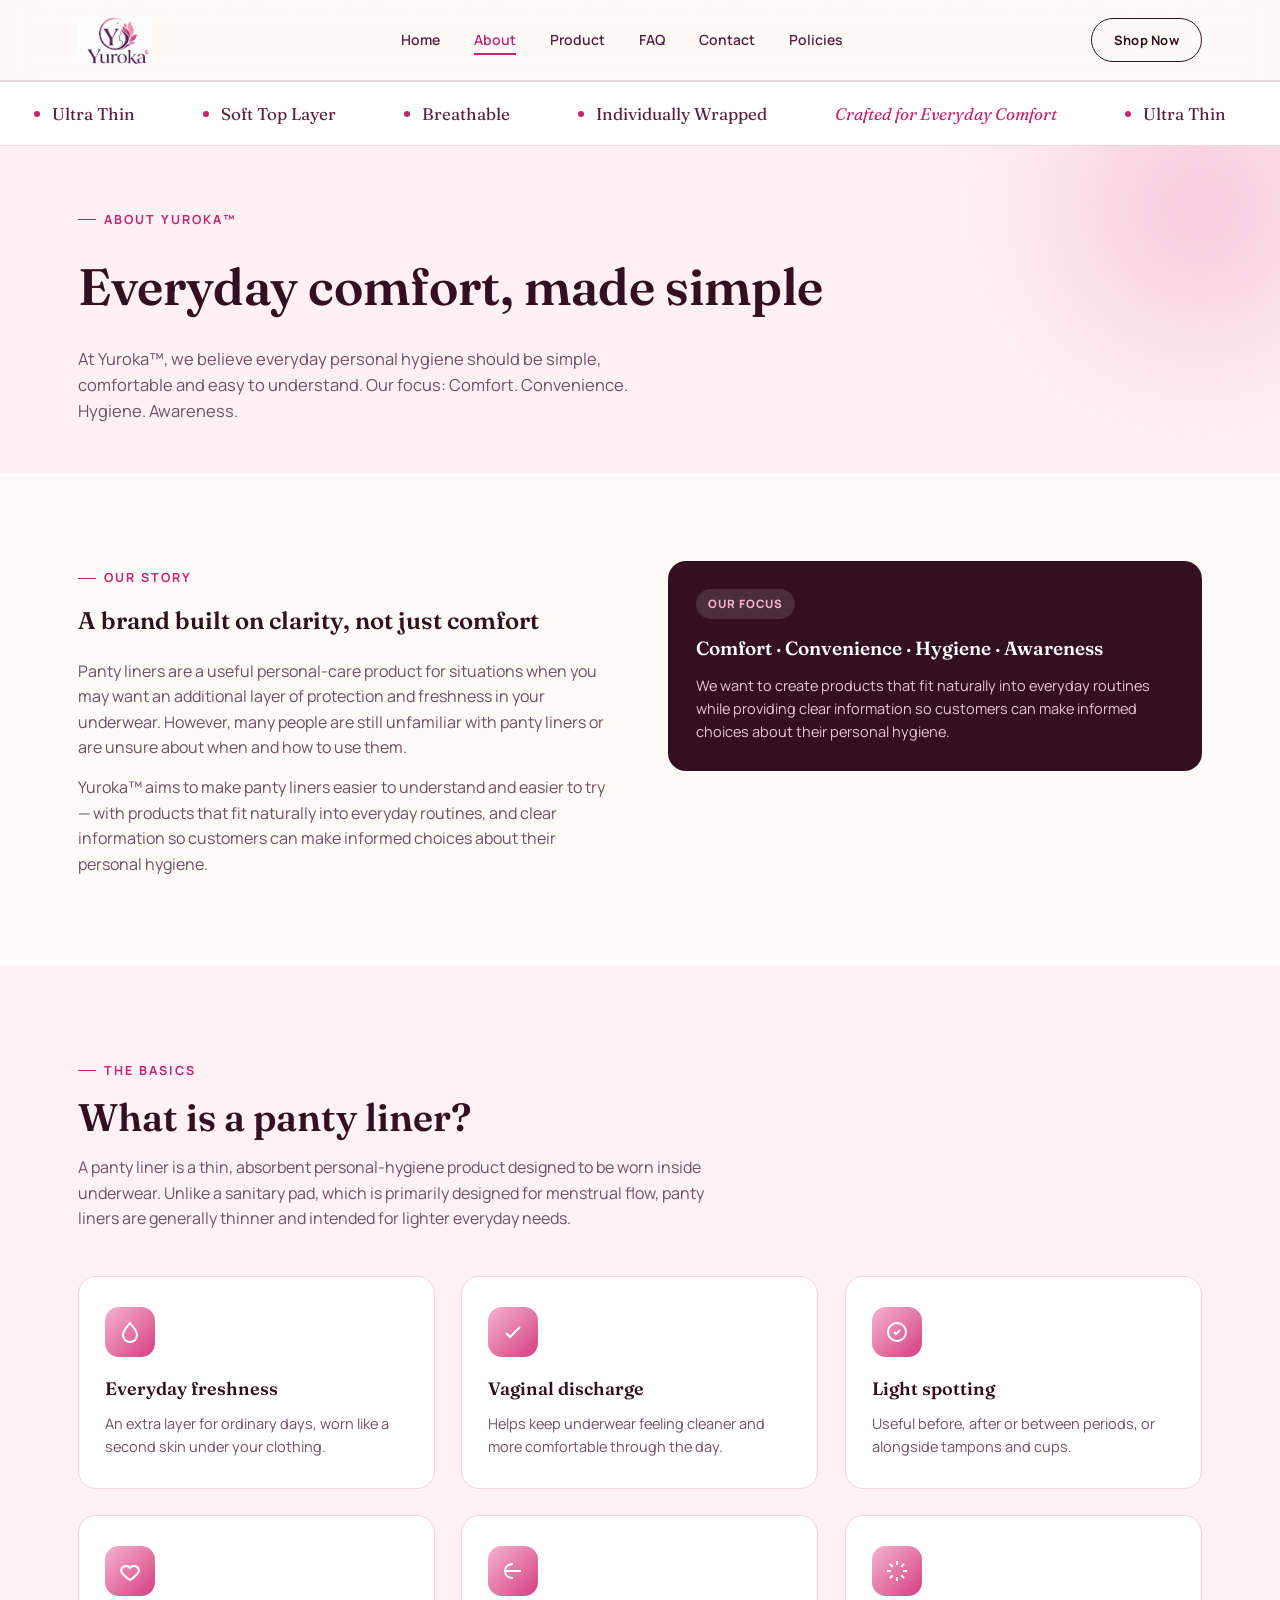
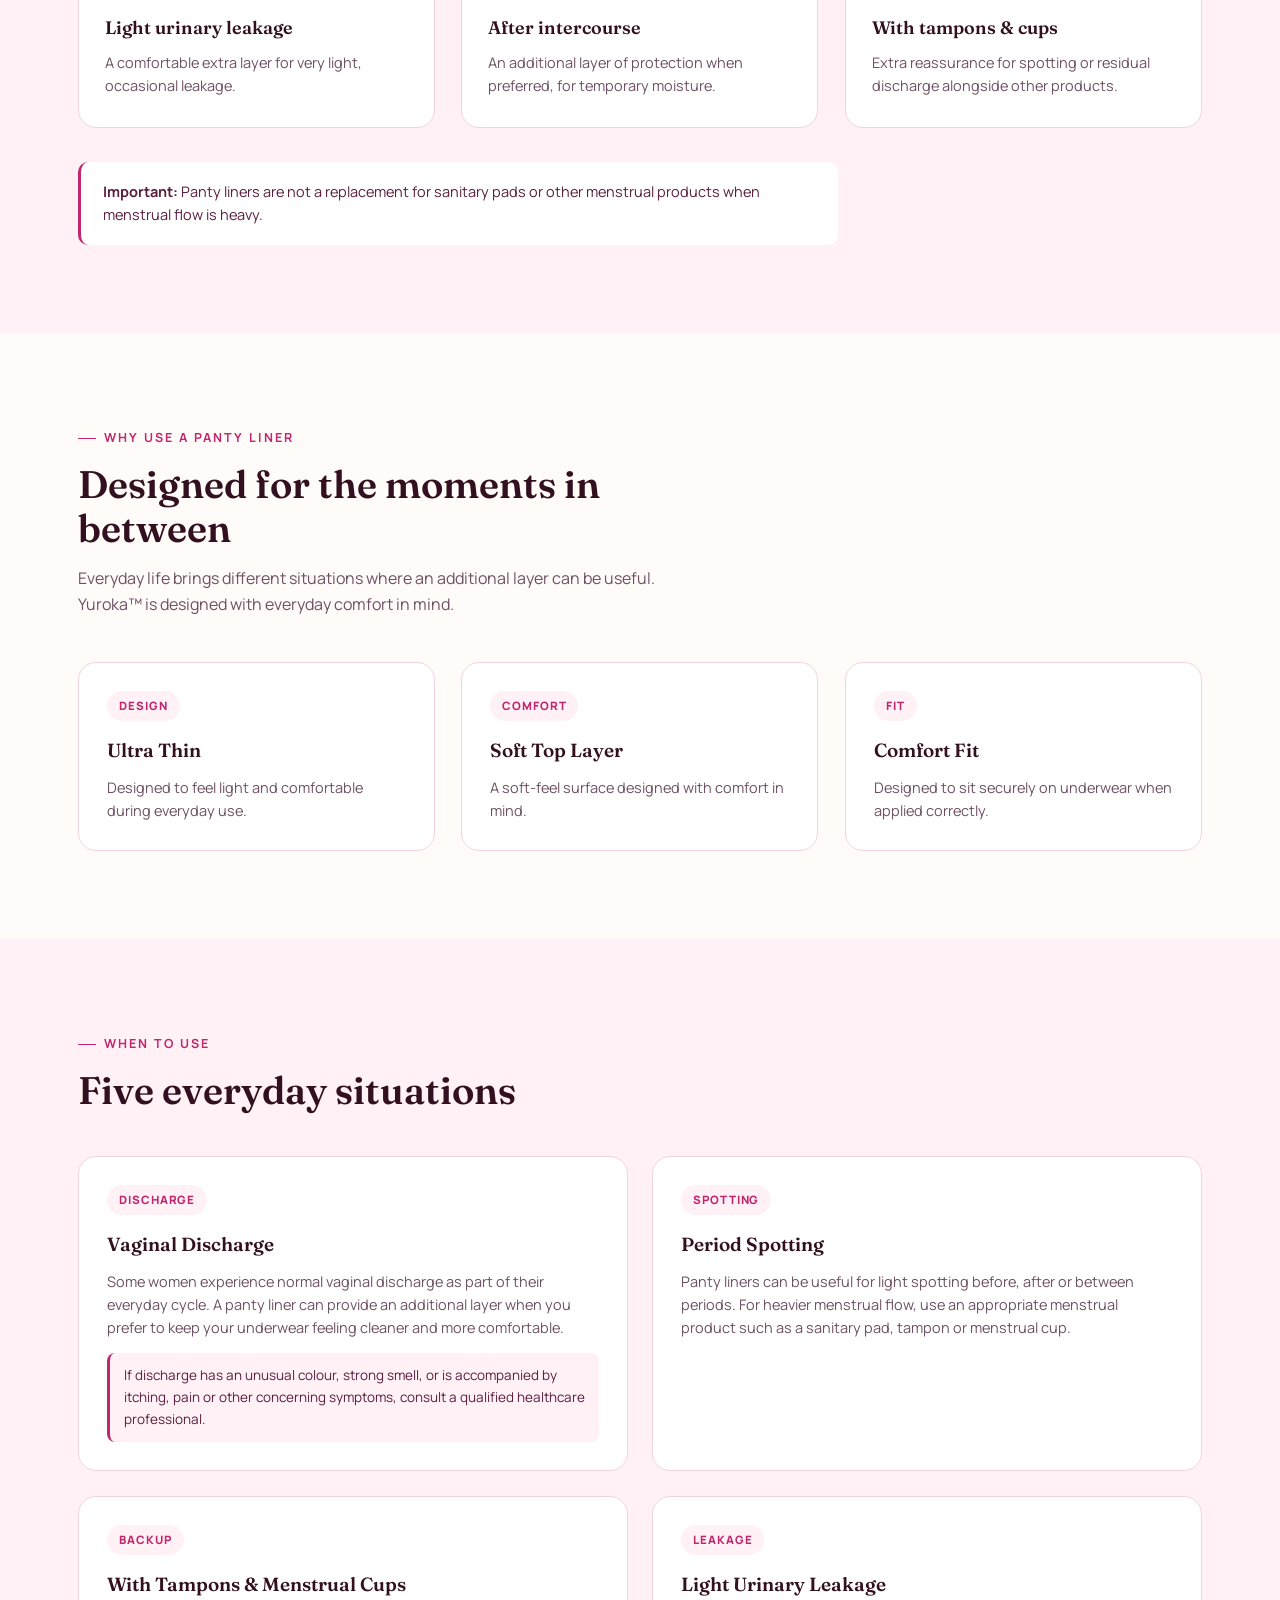
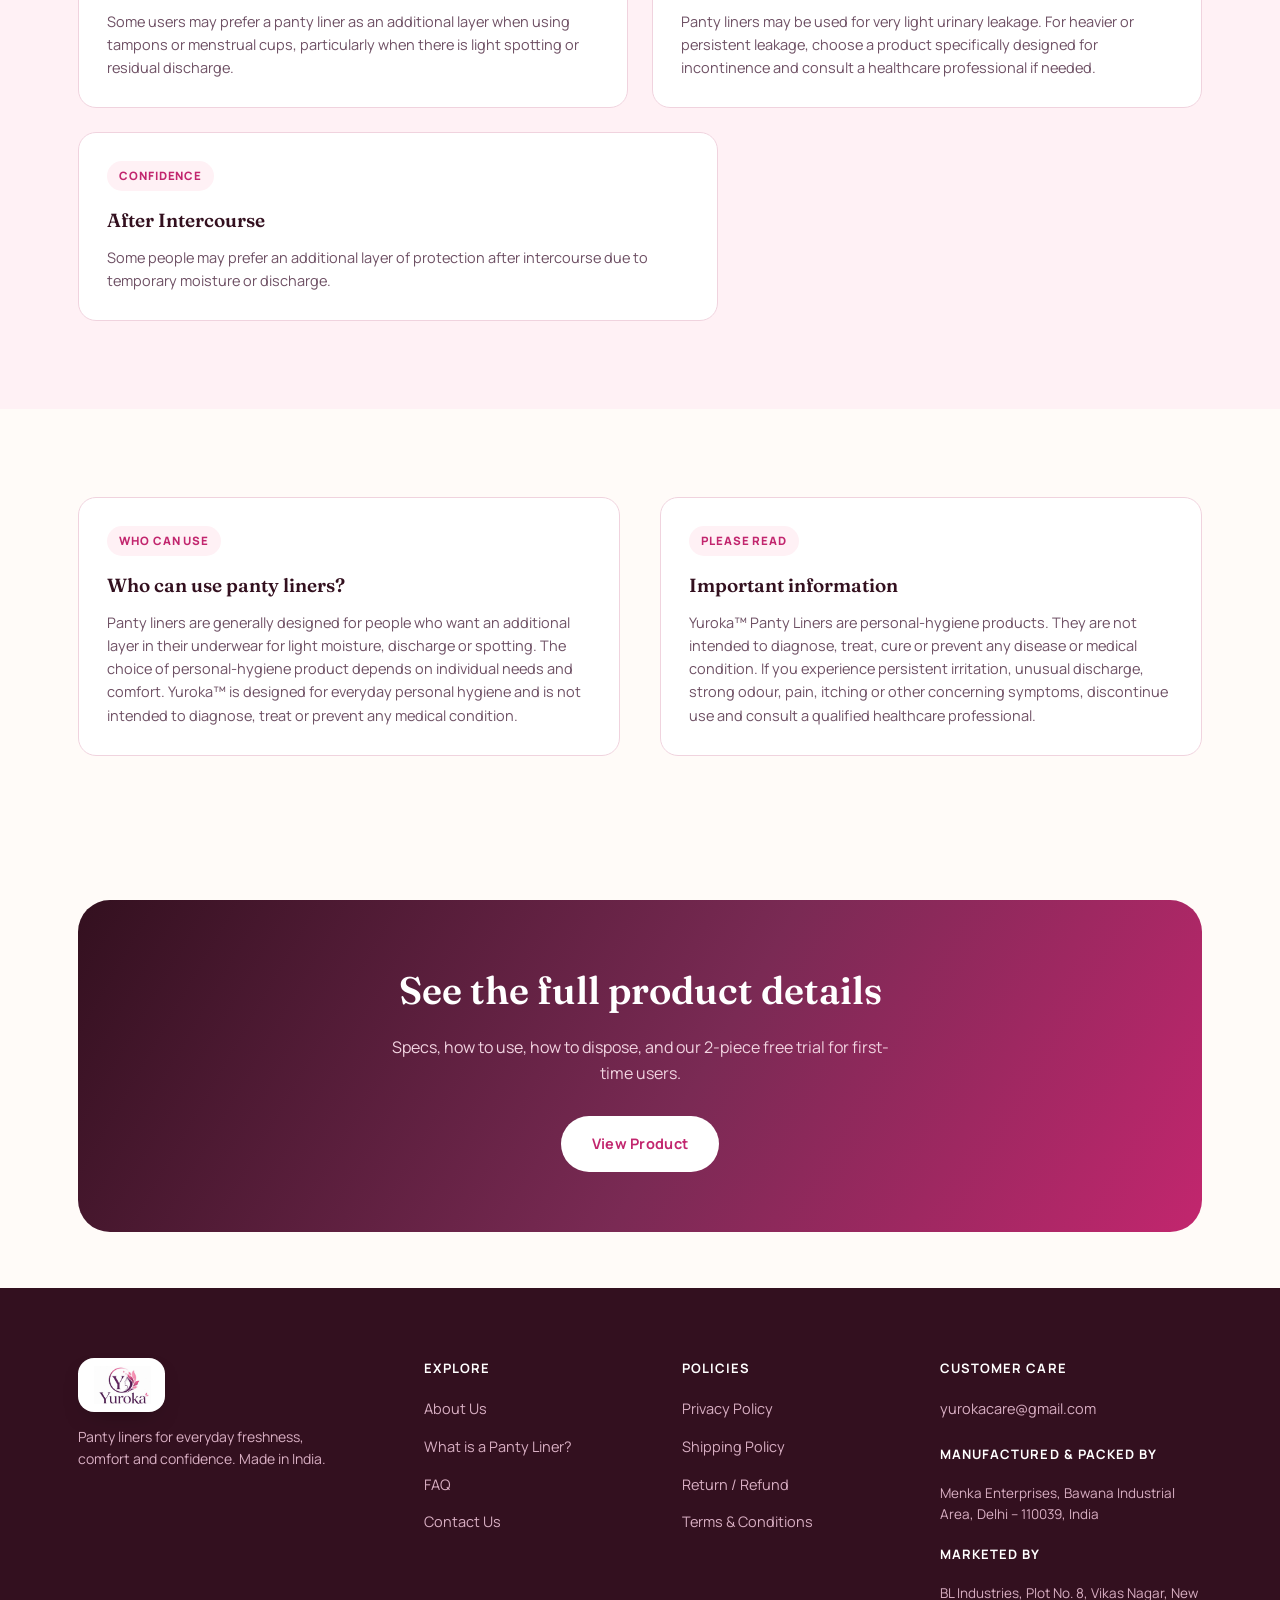
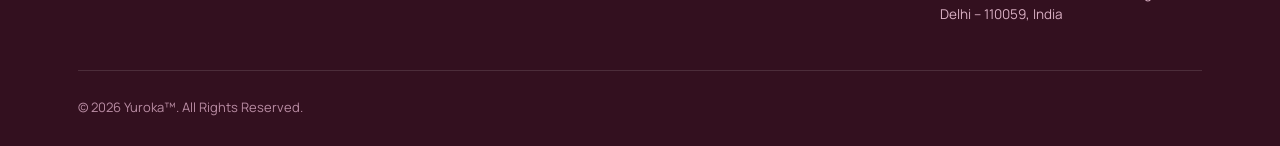
==== about.html @ 348a390d "Initial commit: Yuroka static site Multi-page product site (home, about, product, FAQ, contact, poli" ====
<!DOCTYPE html>
<html lang="en">
<head>
<meta charset="UTF-8">
<meta name="viewport" content="width=device-width, initial-scale=1.0">
<title>About Yuroka — What is a Panty Liner?</title>
<meta name="description" content="Learn about Yuroka, what a panty liner is, and why you might use one for everyday freshness, discharge, spotting or light leakage.">
<link rel="icon" href="data:image/svg+xml,<svg xmlns=%22http://www.w3.org/2000/svg%22 viewBox=%220 0 40 40%22><circle cx=%2220%22 cy=%2220%22 r=%2217%22 fill=%22%23C2266E%22/><path d=%22M20 11 L20 24 M14 11 L20 18 L26 11%22 stroke=%22white%22 stroke-width=%222.6%22 fill=%22none%22 stroke-linecap=%22round%22 stroke-linejoin=%22round%22/></svg>">
<link rel="stylesheet" href="assets/style.css">
<script type="text/javascript">
    (function(c,l,a,r,i,t,y){
        c[a]=c[a]||function(){(c[a].q=c[a].q||[]).push(arguments)};
        t=l.createElement(r);t.async=1;t.src="https://www.clarity.ms/tag/"+i;
        y=l.getElementsByTagName(r)[0];y.parentNode.insertBefore(t,y);
    })(window, document, "clarity", "script", "y91uqc7262");
</script>
</head>
<body>
<div class="grain"></div>

<header class="site-header">
  <nav class="nav">
    <a href="index.html" class="brand">
      <img src="assets/img/logo.jpg" alt="Yuroka" class="brand-logo">
    </a>
    <ul class="nav-links">
      <li><a href="index.html">Home</a></li>
      <li><a href="about.html" class="active">About</a></li>
      <li><a href="product.html">Product</a></li>
      <li><a href="faq.html">FAQ</a></li>
      <li><a href="contact.html">Contact</a></li>
      <li><a href="policies.html">Policies</a></li>
    </ul>
    <div class="nav-cta">
      <a href="product.html#buy" class="btn btn-outline btn-sm">Shop Now</a>
      <button class="nav-toggle" aria-label="Menu"><span></span></button>
    </div>
  </nav>
</header>

<div class="marquee">
  <div class="marquee-track">
    <span class="marquee-item"><span class="dot"></span>Ultra Thin</span>
    <span class="marquee-item"><span class="dot"></span>Soft Top Layer</span>
    <span class="marquee-item"><span class="dot"></span>Breathable</span>
    <span class="marquee-item"><span class="dot"></span>Individually Wrapped</span>
    <span class="marquee-item"><em>Crafted for Everyday Comfort</em></span>
    <span class="marquee-item"><span class="dot"></span>Ultra Thin</span>
    <span class="marquee-item"><span class="dot"></span>Soft Top Layer</span>
    <span class="marquee-item"><span class="dot"></span>Breathable</span>
    <span class="marquee-item"><span class="dot"></span>Individually Wrapped</span>
    <span class="marquee-item"><em>Crafted for Everyday Comfort</em></span>
  </div>
</div>

<main>

  <section class="page-hero bg-blush">
    <div class="orb" style="width:360px;height:360px;top:-120px;right:-100px;background:radial-gradient(circle,#F5B4CE,transparent 70%);"></div>
    <div class="container reveal in">
      <span class="eyebrow">About Yuroka™</span>
      <h1 class="split-reveal">Everyday comfort, made simple</h1>
      <p>At Yuroka™, we believe everyday personal hygiene should be simple, comfortable and easy to understand. Our focus: Comfort. Convenience. Hygiene. Awareness.</p>
    </div>
  </section>

  <section class="section-pad">
    <div class="container">
      <div class="grid grid-2" style="gap:56px;align-items:start;">
        <div class="reveal">
          <span class="eyebrow">Our Story</span>
          <h2 style="margin-top:14px;">A brand built on clarity, not just comfort</h2>
          <p style="margin-top:18px;color:var(--ink-soft);">Panty liners are a useful personal-care product for situations when you may want an additional layer of protection and freshness in your underwear. However, many people are still unfamiliar with panty liners or are unsure about when and how to use them.</p>
          <p style="margin-top:14px;color:var(--ink-soft);">Yuroka™ aims to make panty liners easier to understand and easier to try — with products that fit naturally into everyday routines, and clear information so customers can make informed choices about their personal hygiene.</p>
        </div>
        <div class="reveal">
          <div class="use-card" style="background:var(--plum-950);border:none;">
            <span class="tag" style="background:rgba(255,255,255,.12);color:#F5B4CE;">Our Focus</span>
            <h3 style="color:#fff;">Comfort · Convenience · Hygiene · Awareness</h3>
            <p style="color:#E7C9D6;margin-top:10px;">We want to create products that fit naturally into everyday routines while providing clear information so customers can make informed choices about their personal hygiene.</p>
          </div>
        </div>
      </div>
    </div>
  </section>

  <!-- WHAT IS A PANTY LINER -->
  <section class="section-pad bg-blush">
    <div class="container">
      <div class="section-head reveal">
        <span class="eyebrow">The Basics</span>
        <h2>What is a panty liner?</h2>
        <p>A panty liner is a thin, absorbent personal-hygiene product designed to be worn inside underwear. Unlike a sanitary pad, which is primarily designed for menstrual flow, panty liners are generally thinner and intended for lighter everyday needs.</p>
      </div>
      <div class="grid grid-3 reveal-stagger">
        <div class="feature-card reveal tilt">
          <div class="feature-icon"><svg viewBox="0 0 24 24" fill="none" stroke="currentColor" stroke-width="2"><path d="M12 3c3 4 7 7 7 12a7 7 0 1 1-14 0c0-5 4-8 7-12Z"/></svg></div>
          <h3>Everyday freshness</h3>
          <p>An extra layer for ordinary days, worn like a second skin under your clothing.</p>
        </div>
        <div class="feature-card reveal tilt">
          <div class="feature-icon"><svg viewBox="0 0 24 24" fill="none" stroke="currentColor" stroke-width="2"><path d="M5 13l4 4L19 7"/></svg></div>
          <h3>Vaginal discharge</h3>
          <p>Helps keep underwear feeling cleaner and more comfortable through the day.</p>
        </div>
        <div class="feature-card reveal tilt">
          <div class="feature-icon"><svg viewBox="0 0 24 24" fill="none" stroke="currentColor" stroke-width="2"><circle cx="12" cy="12" r="9"/><path d="M9 12l2 2 4-4"/></svg></div>
          <h3>Light spotting</h3>
          <p>Useful before, after or between periods, or alongside tampons and cups.</p>
        </div>
        <div class="feature-card reveal tilt">
          <div class="feature-icon"><svg viewBox="0 0 24 24" fill="none" stroke="currentColor" stroke-width="2"><path d="M12 21s-7-4.5-9-9a5 5 0 0 1 9-3 5 5 0 0 1 9 3c-2 4.5-9 9-9 9Z"/></svg></div>
          <h3>Light urinary leakage</h3>
          <p>A comfortable extra layer for very light, occasional leakage.</p>
        </div>
        <div class="feature-card reveal tilt">
          <div class="feature-icon"><svg viewBox="0 0 24 24" fill="none" stroke="currentColor" stroke-width="2"><path d="M4 12h16M4 12c0-4 3-7 8-7M4 12c0 4 3 7 8 7"/></svg></div>
          <h3>After intercourse</h3>
          <p>An additional layer of protection when preferred, for temporary moisture.</p>
        </div>
        <div class="feature-card reveal tilt">
          <div class="feature-icon"><svg viewBox="0 0 24 24" fill="none" stroke="currentColor" stroke-width="2"><path d="M12 2v4M12 18v4M4.9 4.9l2.8 2.8M16.3 16.3l2.8 2.8M2 12h4M18 12h4M4.9 19.1l2.8-2.8M16.3 7.7l2.8-2.8"/></svg></div>
          <h3>With tampons &amp; cups</h3>
          <p>Extra reassurance for spotting or residual discharge alongside other products.</p>
        </div>
      </div>
      <p class="reveal" style="margin-top:34px;padding:18px 22px;background:#fff;border-left:3px solid var(--magenta-600);border-radius:10px;font-size:14.5px;color:var(--plum-800);max-width:760px;">
        <strong>Important:</strong> Panty liners are not a replacement for sanitary pads or other menstrual products when menstrual flow is heavy.
      </p>
    </div>
  </section>

  <!-- WHY USE -->
  <section class="section-pad">
    <div class="container">
      <div class="section-head reveal">
        <span class="eyebrow">Why Use a Panty Liner</span>
        <h2>Designed for the moments in between</h2>
        <p>Everyday life brings different situations where an additional layer can be useful. Yuroka™ is designed with everyday comfort in mind.</p>
      </div>
      <div class="grid grid-3 reveal-stagger">
        <div class="use-card reveal tilt">
          <span class="tag">Design</span>
          <h3>Ultra Thin</h3>
          <p>Designed to feel light and comfortable during everyday use.</p>
        </div>
        <div class="use-card reveal tilt">
          <span class="tag">Comfort</span>
          <h3>Soft Top Layer</h3>
          <p>A soft-feel surface designed with comfort in mind.</p>
        </div>
        <div class="use-card reveal tilt">
          <span class="tag">Fit</span>
          <h3>Comfort Fit</h3>
          <p>Designed to sit securely on underwear when applied correctly.</p>
        </div>
      </div>
    </div>
  </section>

  <!-- WHEN TO USE -->
  <section class="section-pad bg-blush">
    <div class="container">
      <div class="section-head reveal">
        <span class="eyebrow">When to Use</span>
        <h2>Five everyday situations</h2>
      </div>
      <div class="grid grid-2 reveal-stagger" style="gap:24px;">
        <div class="use-card reveal tilt">
          <span class="tag">Discharge</span>
          <h3>Vaginal Discharge</h3>
          <p>Some women experience normal vaginal discharge as part of their everyday cycle. A panty liner can provide an additional layer when you prefer to keep your underwear feeling cleaner and more comfortable.</p>
          <div class="note">If discharge has an unusual colour, strong smell, or is accompanied by itching, pain or other concerning symptoms, consult a qualified healthcare professional.</div>
        </div>
        <div class="use-card reveal tilt">
          <span class="tag">Spotting</span>
          <h3>Period Spotting</h3>
          <p>Panty liners can be useful for light spotting before, after or between periods. For heavier menstrual flow, use an appropriate menstrual product such as a sanitary pad, tampon or menstrual cup.</p>
        </div>
        <div class="use-card reveal tilt">
          <span class="tag">Backup</span>
          <h3>With Tampons &amp; Menstrual Cups</h3>
          <p>Some users may prefer a panty liner as an additional layer when using tampons or menstrual cups, particularly when there is light spotting or residual discharge.</p>
        </div>
        <div class="use-card reveal tilt">
          <span class="tag">Leakage</span>
          <h3>Light Urinary Leakage</h3>
          <p>Panty liners may be used for very light urinary leakage. For heavier or persistent leakage, choose a product specifically designed for incontinence and consult a healthcare professional if needed.</p>
        </div>
      </div>
      <div class="use-card reveal tilt" style="margin-top:24px;max-width:640px;">
        <span class="tag">Confidence</span>
        <h3>After Intercourse</h3>
        <p>Some people may prefer an additional layer of protection after intercourse due to temporary moisture or discharge.</p>
      </div>
    </div>
  </section>

  <!-- WHO CAN USE + IMPORTANT -->
  <section class="section-pad">
    <div class="container">
      <div class="grid grid-2" style="gap:40px;">
        <div class="use-card reveal tilt">
          <span class="tag">Who Can Use</span>
          <h3>Who can use panty liners?</h3>
          <p>Panty liners are generally designed for people who want an additional layer in their underwear for light moisture, discharge or spotting. The choice of personal-hygiene product depends on individual needs and comfort. Yuroka™ is designed for everyday personal hygiene and is not intended to diagnose, treat or prevent any medical condition.</p>
        </div>
        <div class="use-card reveal tilt">
          <span class="tag">Please Read</span>
          <h3>Important information</h3>
          <p>Yuroka™ Panty Liners are personal-hygiene products. They are not intended to diagnose, treat, cure or prevent any disease or medical condition. If you experience persistent irritation, unusual discharge, strong odour, pain, itching or other concerning symptoms, discontinue use and consult a qualified healthcare professional.</p>
        </div>
      </div>
    </div>
  </section>

  <section class="section-pad-sm">
    <div class="container">
      <div class="cta-banner reveal">
        <h2>See the full product details</h2>
        <p>Specs, how to use, how to dispose, and our 2-piece free trial for first-time users.</p>
        <div class="btn-row">
          <a href="product.html" class="btn btn-primary" style="box-shadow:none;background:#fff;color:var(--magenta-600);">View Product</a>
        </div>
      </div>
    </div>
  </section>

</main>

<footer class="site-footer">
  <div class="container">
    <div class="footer-grid">
      <div>
        <div class="footer-brand">
          <span class="footer-logo-badge"><img src="assets/img/logo.jpg" alt="Yuroka" class="brand-logo"></span>
        </div>
        <p class="footer-tag">Panty liners for everyday freshness, comfort and confidence. Made in India.</p>
      </div>
      <div class="footer-col">
        <h4>Explore</h4>
        <ul>
          <li><a href="about.html">About Us</a></li>
          <li><a href="product.html">What is a Panty Liner?</a></li>
          <li><a href="faq.html">FAQ</a></li>
          <li><a href="contact.html">Contact Us</a></li>
        </ul>
      </div>
      <div class="footer-col">
        <h4>Policies</h4>
        <ul>
          <li><a href="policies.html#privacy">Privacy Policy</a></li>
          <li><a href="policies.html#shipping">Shipping Policy</a></li>
          <li><a href="policies.html#returns">Return / Refund</a></li>
          <li><a href="policies.html#terms">Terms &amp; Conditions</a></li>
        </ul>
      </div>
      <div class="footer-col">
        <h4>Customer Care</h4>
        <ul>
          <li><a href="mailto:yurokacare@gmail.com">yurokacare@gmail.com</a></li>
        </ul>
        <h4 style="margin-top:22px;">Manufactured &amp; Packed by</h4>
        <p style="font-size:13.5px;color:#D9AFC3;">Menka Enterprises, Bawana Industrial Area, Delhi – 110039, India</p>
        <h4 style="margin-top:18px;">Marketed by</h4>
        <p style="font-size:13.5px;color:#D9AFC3;">BL Industries, Plot No. 8, Vikas Nagar, New Delhi – 110059, India</p>
      </div>
    </div>
    <div class="footer-bottom">
      <span>© 2026 Yuroka™. All Rights Reserved.</span>
    </div>
  </div>
</footer>

<script src="assets/script.js"></script>
</body>
</html>
---- assets/style.css ----
/* =========================================================
   YUROKA — design tokens
   Signature motif: the crescent moon + profile + leaves from
   the logo, reused as a scroll-revealed line-drawing that
   "blooms" as the page loads / is scrolled.
   ========================================================= */

@import url('https://fonts.googleapis.com/css2?family=Fraunces:ital,opsz,wght@0,9..144,300;0,9..144,400;0,9..144,500;0,9..144,600;0,9..144,700;1,9..144,400;1,9..144,500&family=Manrope:wght@400;500;600;700;800&display=swap');

:root{
  /* palette */
  --plum-950:#33101F;
  --plum-800:#5A1E3F;
  --plum-700:#7A2A54;
  --magenta-600:#C2266E;
  --magenta-500:#D63E82;
  --pink-400:#EC8FB4;
  --pink-300:#F5B4CE;
  --blush-100:#FFF1F5;
  --cream-50:#FFFBF8;
  --gold-300:#E9C6D2;
  --ink:#2B1428;
  --ink-soft:#6E5064;
  --line:#F0D3DE;
  --white:#ffffff;

  --font-display:'Fraunces', Georgia, serif;
  --font-body:'Manrope', system-ui, sans-serif;

  --shadow-soft:0 20px 50px -25px rgba(90,30,63,0.35);
  --shadow-card:0 12px 30px -18px rgba(90,30,63,0.28);

  --radius-lg:28px;
  --radius-md:18px;
  --radius-sm:10px;
}

*,*::before,*::after{box-sizing:border-box;}
html{scroll-behavior:smooth;}
body{
  margin:0;
  background:var(--cream-50);
  color:var(--ink);
  font-family:var(--font-body);
  font-size:16px;
  line-height:1.6;
  -webkit-font-smoothing:antialiased;
  overflow-x:hidden;
}
img,svg{max-width:100%;display:block;}
a{color:inherit;text-decoration:none;}
ul{margin:0;padding:0;list-style:none;}
h1,h2,h3,h4{font-family:var(--font-display);color:var(--plum-950);margin:0;font-weight:600;}
p{margin:0;}
.container{
  width:100%;
  max-width:1180px;
  margin:0 auto;
  padding:0 28px;
}
section{position:relative;}

@media (prefers-reduced-motion: reduce){
  html{scroll-behavior:auto;}
  *{animation-duration:0.001ms !important; animation-iteration-count:1 !important; transition-duration:0.001ms !important; scroll-behavior:auto !important;}
}

/* ---------- utility ---------- */
.eyebrow{
  display:inline-flex;
  align-items:center;
  gap:8px;
  font-family:var(--font-body);
  font-weight:700;
  font-size:12.5px;
  letter-spacing:0.16em;
  text-transform:uppercase;
  color:var(--magenta-600);
}
.eyebrow::before{
  content:"";
  width:18px;height:1px;
  background:var(--magenta-600);
  display:inline-block;
}
.italic{font-style:italic;font-weight:400;color:var(--magenta-600);}
.center{text-align:center;}
.mx-auto{margin-left:auto;margin-right:auto;}

.btn{
  display:inline-flex;
  align-items:center;
  justify-content:center;
  gap:10px;
  padding:15px 30px;
  border-radius:100px;
  font-family:var(--font-body);
  font-weight:700;
  font-size:14.5px;
  letter-spacing:0.02em;
  cursor:pointer;
  border:1px solid transparent;
  transition:transform .35s cubic-bezier(.22,1,.36,1), box-shadow .35s ease, background .35s ease, color .35s ease;
  white-space:nowrap;
}
.btn-primary{
  background:linear-gradient(135deg,var(--magenta-600),var(--plum-700));
  color:var(--white);
  box-shadow:var(--shadow-soft);
}
.btn-primary:hover{transform:translateY(-3px);box-shadow:0 26px 40px -20px rgba(194,38,110,0.55);}
.btn-outline{
  background:transparent;
  border-color:var(--plum-950);
  color:var(--plum-950);
}
.btn-outline:hover{background:var(--plum-950);color:var(--white);transform:translateY(-3px);}
.btn-ghost{
  background:var(--white);
  color:var(--plum-950);
  border-color:var(--line);
}
.btn-ghost:hover{border-color:var(--magenta-600);color:var(--magenta-600);transform:translateY(-2px);}
.btn-sm{padding:11px 22px;font-size:13px;}

.pill{
  display:inline-flex;
  align-items:center;
  gap:8px;
  padding:8px 16px;
  border-radius:100px;
  background:var(--white);
  border:1px solid var(--line);
  font-size:13px;
  font-weight:600;
  color:var(--plum-800);
}

/* ---------- reveal-on-scroll ---------- */
.reveal{
  opacity:0;
  transform:translateY(28px);
  transition:opacity .9s cubic-bezier(.22,1,.36,1), transform .9s cubic-bezier(.22,1,.36,1);
}
.reveal.in{opacity:1;transform:translateY(0);}
.reveal-stagger > *{transition-delay:calc(var(--i,0) * 90ms);}

/* ---------- nav ---------- */
.site-header{
  position:sticky;
  top:0;
  z-index:100;
  background:rgba(255,251,248,0.82);
  backdrop-filter:blur(14px) saturate(160%);
  border-bottom:1px solid var(--line);
}
.nav{
  display:flex;
  align-items:center;
  justify-content:space-between;
  padding:16px 28px;
  max-width:1180px;
  margin:0 auto;
}
.brand{
  display:flex;
  align-items:center;
  gap:10px;
  font-family:var(--font-display);
  font-weight:700;
  font-size:22px;
  color:var(--plum-950);
}
.brand .brand-mark{width:34px;height:34px;}
.brand sup{font-size:10px;font-weight:600;top:-0.9em;}
.brand-logo{height:48px;width:auto;display:block;}
.footer-logo-badge{
  background:#fff;
  padding:8px 14px;
  border-radius:16px;
  display:inline-flex;
  align-items:center;
  box-shadow:0 10px 24px -14px rgba(0,0,0,.5);
}
.footer-logo-badge .brand-logo{height:38px;}
.nav-links{
  display:flex;
  align-items:center;
  gap:34px;
}
.nav-links a{
  font-size:14px;
  font-weight:600;
  color:var(--plum-800);
  position:relative;
  padding:4px 0;
}
.nav-links a::after{
  content:"";
  position:absolute;left:0;bottom:-2px;
  width:0;height:2px;
  background:var(--magenta-600);
  transition:width .3s ease;
}
.nav-links a:hover::after,
.nav-links a.active::after{width:100%;}
.nav-links a.active{color:var(--magenta-600);}
.nav-cta{display:flex;align-items:center;gap:14px;}
.nav-toggle{
  display:none;
  width:42px;height:42px;
  border-radius:50%;
  border:1px solid var(--line);
  background:var(--white);
  align-items:center;
  justify-content:center;
  cursor:pointer;
}
.nav-toggle span, .nav-toggle span::before, .nav-toggle span::after{
  content:"";
  display:block;
  width:18px;height:2px;
  background:var(--plum-950);
  position:relative;
  transition:transform .3s ease, opacity .3s ease;
}
.nav-toggle span::before{position:absolute;top:-6px;}
.nav-toggle span::after{position:absolute;top:6px;}

@media (max-width: 880px){
  .nav-links{
    position:fixed;
    inset:70px 0 0 0;
    flex-direction:column;
    background:var(--cream-50);
    padding:36px 28px;
    gap:22px;
    transform:translateY(-12px);
    opacity:0;
    pointer-events:none;
    transition:opacity .3s ease, transform .3s ease;
    border-bottom:1px solid var(--line);
  }
  .nav-links.open{opacity:1;transform:translateY(0);pointer-events:auto;}
  .nav-cta .btn-outline{display:none;}
  .nav-toggle{display:flex;}
}

/* ---------- hero ---------- */
.hero{
  padding:64px 0 40px;
  position:relative;
  overflow:hidden;
}
.hero-bg-blob{
  position:absolute;
  border-radius:50%;
  filter:blur(60px);
  opacity:.55;
  z-index:0;
}
.hero-grid{
  position:relative;
  z-index:2;
  display:grid;
  grid-template-columns:1.05fr 0.95fr;
  align-items:center;
  gap:40px;
}
.hero h1{
  font-size:clamp(2.6rem,4.6vw,4.1rem);
  line-height:1.06;
  letter-spacing:-0.01em;
}
.hero-sub{
  margin-top:22px;
  max-width:480px;
  font-size:17px;
  color:var(--ink-soft);
}
.hero-actions{
  margin-top:34px;
  display:flex;
  gap:16px;
  flex-wrap:wrap;
}
.hero-badges{
  margin-top:38px;
  display:flex;
  gap:26px;
  flex-wrap:wrap;
}
.hero-badge{display:flex;align-items:center;gap:9px;font-size:13px;font-weight:700;color:var(--plum-800);}
.hero-badge svg{width:20px;height:20px;color:var(--magenta-600);}

.hero-art{position:relative;display:flex;align-items:center;justify-content:center;}
.hero-art svg{width:100%;max-width:460px;}
.leaf-sway{transform-origin:bottom center;animation:sway 6s ease-in-out infinite;}
.leaf-sway.d2{animation-delay:.6s;}
.leaf-sway.d3{animation-delay:1.2s;}
.leaf-sway.d4{animation-delay:.3s;}
@keyframes sway{
  0%,100%{transform:rotate(-2.2deg);}
  50%{transform:rotate(2.4deg);}
}
.sparkle{animation:twinkle 2.6s ease-in-out infinite;}
.sparkle.d2{animation-delay:1s;}
@keyframes twinkle{
  0%,100%{opacity:.25;transform:scale(.85);}
  50%{opacity:1;transform:scale(1.1);}
}
.moon-draw{
  stroke-dasharray:600;
  stroke-dashoffset:600;
  animation:draw 2.4s cubic-bezier(.22,1,.36,1) forwards .3s;
}
@keyframes draw{to{stroke-dashoffset:0;}}

/* ---------- section headings ---------- */
.section-head{max-width:640px;margin-bottom:44px;}
.section-head h2{font-size:clamp(1.9rem,3vw,2.6rem);margin-top:14px;line-height:1.15;}
.section-head p{margin-top:16px;color:var(--ink-soft);font-size:16px;}
.section-pad{padding:88px 0;}
.section-pad-sm{padding:56px 0;}

.bg-blush{background:var(--blush-100);}
.bg-plum{background:radial-gradient(120% 120% at 20% 0%,#4A1A3B 0%,var(--plum-950) 60%);color:var(--white);}
.bg-plum h2, .bg-plum h3{color:var(--white);}
.bg-plum .ink-soft{color:#E7C9D6;}

.divider-leaf{display:flex;align-items:center;justify-content:center;margin:0 auto 18px;width:40px;}

/* ---------- cards ---------- */
.grid{display:grid;gap:26px;}
.grid-4{grid-template-columns:repeat(4,1fr);}
.grid-3{grid-template-columns:repeat(3,1fr);}
.grid-2{grid-template-columns:repeat(2,1fr);}

.feature-card{
  position:relative;
  background:var(--white);
  border:1px solid var(--line);
  border-radius:var(--radius-md);
  padding:30px 26px;
  transition:transform .4s cubic-bezier(.22,1,.36,1), box-shadow .4s ease, border-color .4s ease;
}
.feature-card:hover{transform:translateY(-8px);box-shadow:var(--shadow-card);border-color:transparent;}
.feature-icon{
  width:50px;height:50px;
  border-radius:14px;
  background:linear-gradient(135deg,var(--pink-300),var(--magenta-500));
  display:flex;align-items:center;justify-content:center;
  margin-bottom:18px;
}
.feature-icon svg{width:24px;height:24px;color:var(--white);}
.feature-card h3{font-size:18px;margin-bottom:8px;}
.feature-card p{color:var(--ink-soft);font-size:14.5px;}

.use-card{
  position:relative;
  background:var(--white);
  border-radius:var(--radius-md);
  padding:28px;
  border:1px solid var(--line);
  height:100%;
  transition:transform .4s cubic-bezier(.22,1,.36,1), box-shadow .4s ease;
}
.use-card:hover{box-shadow:var(--shadow-card);}
.use-card .tag{
  display:inline-block;
  font-size:11.5px;
  font-weight:800;
  letter-spacing:.08em;
  text-transform:uppercase;
  color:var(--magenta-600);
  background:var(--blush-100);
  padding:6px 12px;
  border-radius:100px;
  margin-bottom:14px;
}
.use-card h3{font-size:19px;margin-bottom:10px;}
.use-card p{color:var(--ink-soft);font-size:14.5px;}
.use-card .note{
  margin-top:14px;
  padding:12px 14px;
  background:var(--blush-100);
  border-left:3px solid var(--magenta-600);
  border-radius:8px;
  font-size:13.5px;
  color:var(--plum-800);
}

/* ---------- steps ---------- */
.steps{counter-reset:step;}
.step{
  display:flex;
  gap:22px;
  padding:26px 0;
  border-bottom:1px solid var(--line);
}
.step:last-child{border-bottom:none;}
.step-num{
  flex:none;
  width:52px;height:52px;
  border-radius:50%;
  background:linear-gradient(135deg,var(--pink-300),var(--magenta-500));
  color:#fff;
  display:flex;align-items:center;justify-content:center;
  font-family:var(--font-display);
  font-weight:600;
  font-size:20px;
}
.step h3{font-size:18px;margin-bottom:6px;}
.step p{color:var(--ink-soft);font-size:14.5px;}

/* ---------- table (comparison) ---------- */
.compare-wrap{
  overflow-x:auto;
  border-radius:var(--radius-md);
  border:1px solid var(--line);
  background:var(--white);
}
table.compare{width:100%;border-collapse:collapse;min-width:560px;}
table.compare th, table.compare td{
  padding:18px 22px;
  text-align:left;
  font-size:14.5px;
  border-bottom:1px solid var(--line);
}
table.compare thead th{
  font-family:var(--font-display);
  font-size:17px;
  font-weight:600;
  color:var(--plum-950);
  background:var(--blush-100);
}
table.compare thead th:first-child{border-top-left-radius:var(--radius-md);}
table.compare thead th:last-child{border-top-right-radius:var(--radius-md);}
table.compare tbody tr:last-child td{border-bottom:none;}
table.compare td{color:var(--ink-soft);}
table.compare td:first-child{color:var(--plum-800);font-weight:700;}

/* ---------- product spec ---------- */
.spec-list{display:grid;grid-template-columns:1fr 1fr;gap:0;}
.spec-row{
  display:flex;
  justify-content:space-between;
  padding:16px 0;
  border-bottom:1px solid var(--line);
  font-size:14.5px;
}
.spec-row span:first-child{color:var(--ink-soft);}
.spec-row span:last-child{font-weight:700;color:var(--plum-950);}

/* ---------- FAQ accordion ---------- */
.accordion-item{
  border-bottom:1px solid var(--line);
}
.accordion-item:first-child{border-top:1px solid var(--line);}
.accordion-trigger{
  width:100%;
  display:flex;
  align-items:center;
  justify-content:space-between;
  gap:20px;
  padding:22px 4px;
  background:none;
  border:none;
  text-align:left;
  cursor:pointer;
  font-family:var(--font-display);
  font-size:17px;
  color:var(--plum-950);
}
.accordion-trigger .plus{
  flex:none;
  width:30px;height:30px;
  border-radius:50%;
  border:1px solid var(--line);
  display:flex;align-items:center;justify-content:center;
  position:relative;
  transition:transform .35s ease, background .35s ease;
}
.accordion-trigger .plus::before, .accordion-trigger .plus::after{
  content:"";
  position:absolute;
  background:var(--magenta-600);
  transition:transform .3s ease;
}
.accordion-trigger .plus::before{width:12px;height:2px;}
.accordion-trigger .plus::after{width:2px;height:12px;}
.accordion-item.open .plus{background:var(--magenta-600);border-color:var(--magenta-600);}
.accordion-item.open .plus::before,.accordion-item.open .plus::after{background:#fff;}
.accordion-item.open .plus::after{transform:scaleY(0);}
.accordion-panel{
  max-height:0;
  overflow:hidden;
  transition:max-height .45s cubic-bezier(.22,1,.36,1);
}
.accordion-panel-inner{padding:0 4px 24px;color:var(--ink-soft);font-size:15px;max-width:760px;}

/* ---------- CTA banners ---------- */
.cta-banner{
  border-radius:32px;
  padding:60px 50px;
  position:relative;
  overflow:hidden;
  background:linear-gradient(120deg,var(--plum-950),var(--plum-700) 55%,var(--magenta-600));
  color:#fff;
  text-align:center;
}
.cta-banner h2{color:#fff;font-size:clamp(1.8rem,3vw,2.5rem);}
.cta-banner p{color:#F1D3E0;margin-top:14px;max-width:520px;margin-inline:auto;}
.cta-banner .btn-row{margin-top:30px;display:flex;gap:16px;justify-content:center;flex-wrap:wrap;}

/* ---------- marketplace buttons ---------- */
.market-grid{display:flex;gap:16px;flex-wrap:wrap;justify-content:center;margin-top:14px;}
.market-btn{
  display:flex;align-items:center;gap:10px;
  padding:14px 26px;
  border-radius:100px;
  background:rgba(255,255,255,.08);
  border:1px solid rgba(255,255,255,.35);
  color:#fff;
  font-weight:700;
  font-size:14px;
  transition:background .3s ease, transform .3s ease;
}
.market-btn:hover{background:rgba(255,255,255,.18);transform:translateY(-3px);}

/* ---------- form ---------- */
.form-card{
  background:var(--white);
  border:1px solid var(--line);
  border-radius:var(--radius-lg);
  padding:40px;
}
.form-row{display:grid;grid-template-columns:1fr 1fr;gap:18px;}
.field{margin-bottom:18px;}
.field label{display:block;font-size:13px;font-weight:700;color:var(--plum-800);margin-bottom:8px;}
.field input, .field textarea{
  width:100%;
  padding:14px 16px;
  border-radius:12px;
  border:1px solid var(--line);
  background:var(--blush-100);
  font-family:var(--font-body);
  font-size:14.5px;
  color:var(--ink);
  transition:border-color .3s ease, background .3s ease;
}
.field input:focus, .field textarea:focus{
  outline:none;
  border-color:var(--magenta-600);
  background:#fff;
}
.field textarea{resize:vertical;min-height:120px;}

/* ---------- footer ---------- */
.site-footer{
  background:var(--plum-950);
  color:#EFD8E2;
  padding:70px 0 28px;
}
.footer-grid{
  display:grid;
  grid-template-columns:1.4fr 1fr 1fr 1.2fr;
  gap:40px;
  padding-bottom:44px;
  border-bottom:1px solid rgba(255,255,255,.12);
}
.footer-brand{display:flex;align-items:center;gap:10px;font-family:var(--font-display);color:#fff;font-size:22px;font-weight:700;}
.footer-brand svg{width:32px;height:32px;}
.footer-tag{margin-top:14px;color:#D9AFC3;font-size:14px;max-width:260px;}
.footer-col h4{color:#fff;font-size:13px;letter-spacing:.08em;text-transform:uppercase;margin-bottom:18px;font-family:var(--font-body);font-weight:700;}
.footer-col ul li{margin-bottom:12px;}
.footer-col a{color:#D9AFC3;font-size:14.5px;transition:color .3s ease;}
.footer-col a:hover{color:#fff;}
.footer-bottom{
  display:flex;justify-content:space-between;align-items:center;
  padding-top:26px;
  font-size:13px;
  color:#B98CA3;
  flex-wrap:wrap;
  gap:12px;
}
.footer-social{display:flex;gap:12px;}
.footer-social a{
  width:38px;height:38px;border-radius:50%;
  border:1px solid rgba(255,255,255,.2);
  display:flex;align-items:center;justify-content:center;
  transition:background .3s ease, border-color .3s ease;
}
.footer-social a:hover{background:rgba(255,255,255,.1);border-color:rgba(255,255,255,.4);}
.footer-social svg{width:16px;height:16px;color:#fff;}

/* ---------- page hero (inner pages) ---------- */
.page-hero{
  padding:56px 0 48px;
  position:relative;
  overflow:hidden;
}
.page-hero .eyebrow{margin-bottom:16px;}
.page-hero h1{font-size:clamp(2.2rem,4vw,3.2rem);max-width:760px;}
.page-hero p{margin-top:18px;max-width:600px;color:var(--ink-soft);font-size:16.5px;}

/* ---------- breadcrumb dots line ---------- */
.trial-flow{display:flex;gap:0;flex-wrap:wrap;}
.trial-step{flex:1;min-width:140px;text-align:center;padding:18px 10px;position:relative;}
.trial-step svg{width:34px;height:34px;margin:0 auto 12px;color:var(--magenta-600);}
.trial-step span{font-size:13.5px;font-weight:700;color:var(--plum-800);}

/* =========================================================
   PREMIUM LAYER — cursor glow, drifting orbs, marquee, tilt,
   split-text reveal, wave dividers, foil buttons
   ========================================================= */

/* custom scrollbar */
::-webkit-scrollbar{width:11px;}
::-webkit-scrollbar-track{background:var(--cream-50);}
::-webkit-scrollbar-thumb{background:linear-gradient(var(--pink-300),var(--magenta-600));border-radius:10px;border:3px solid var(--cream-50);}
html{scrollbar-color:var(--magenta-500) var(--cream-50);}

/* cursor glow (desktop only) */
.cursor-glow{
  position:fixed;
  top:0;left:0;
  width:420px;height:420px;
  margin:-210px 0 0 -210px;
  border-radius:50%;
  pointer-events:none;
  z-index:2;
  background:radial-gradient(circle,rgba(194,38,110,0.14),rgba(194,38,110,0) 68%);
  transform:translate(-1000px,-1000px);
  transition:transform .12s linear, opacity .4s ease;
  opacity:0;
}
.cursor-glow.active{opacity:1;}
@media (hover:none), (pointer:coarse){ .cursor-glow{display:none;} }

/* drifting orbs (richer than static blur blob) */
.orb{
  position:absolute;
  border-radius:50%;
  filter:blur(70px);
  z-index:0;
  animation:orbDrift 14s ease-in-out infinite;
  pointer-events:none;
}
@keyframes orbDrift{
  0%,100%{transform:translate(0,0) scale(1);}
  33%{transform:translate(22px,-26px) scale(1.06);}
  66%{transform:translate(-18px,16px) scale(0.96);}
}

/* film-grain / noise overlay for texture depth */
.grain{
  position:fixed;inset:0;
  pointer-events:none;
  z-index:1;
  opacity:.035;
  mix-blend-mode:multiply;
  background-image:url("data:image/svg+xml,%3Csvg xmlns='http://www.w3.org/2000/svg' width='120' height='120'%3E%3Cfilter id='n'%3E%3CfeTurbulence type='fractalNoise' baseFrequency='0.85' numOctaves='2' stitchTiles='stitch'/%3E%3C/filter%3E%3Crect width='100%25' height='100%25' filter='url(%23n)'/%3E%3C/svg%3E");
}

/* marquee strip */
.marquee{
  overflow:hidden;
  border-top:1px solid var(--line);
  border-bottom:1px solid var(--line);
  background:var(--white);
  padding:18px 0;
  position:relative;
  z-index:2;
}
.marquee-track{
  display:flex;
  width:max-content;
  gap:0;
  animation:marqueeScroll 32s linear infinite;
}
.marquee:hover .marquee-track{animation-play-state:paused;}
@keyframes marqueeScroll{
  from{transform:translateX(0);}
  to{transform:translateX(-50%);}
}
.marquee-item{
  display:flex;align-items:center;gap:12px;
  padding:0 34px;
  font-family:var(--font-display);
  font-size:17px;
  color:var(--plum-800);
  white-space:nowrap;
}
.marquee-item .dot{width:6px;height:6px;border-radius:50%;background:var(--magenta-600);}
.marquee-item em{color:var(--magenta-600);font-style:italic;}

/* tilt-interactive cards */
.tilt{transform-style:preserve-3d;will-change:transform;}
.tilt-shine{
  position:absolute;inset:0;
  border-radius:inherit;
  background:linear-gradient(115deg,rgba(255,255,255,.5) 0%,rgba(255,255,255,0) 32%);
  opacity:0;
  transition:opacity .4s ease;
  pointer-events:none;
}
.tilt:hover .tilt-shine{opacity:1;}

/* split-text reveal */
.split-word{
  display:inline-block;
  overflow:hidden;
  vertical-align:top;
}
.split-word > span{
  display:inline-block;
  transform:translateY(115%);
  opacity:0;
  transition:transform .9s cubic-bezier(.16,1,.3,1), opacity .7s ease;
}
.split-ready .split-word > span{transform:translateY(0);opacity:1;}

/* magnetic / shine buttons */
.btn-primary{position:relative;overflow:hidden;}
.btn-primary::before{
  content:"";
  position:absolute;
  top:0;left:-60%;
  width:40%;height:100%;
  background:linear-gradient(115deg,transparent,rgba(255,255,255,.55),transparent);
  transform:skewX(-18deg);
  transition:left .7s ease;
}
.btn-primary:hover::before{left:120%;}

/* wave divider between sections */
.wave-divider{
  display:block;
  width:100%;
  line-height:0;
  position:relative;
  z-index:2;
}
.wave-divider svg{width:100%;height:64px;display:block;}

/* gold-foil eyebrow accent */
.eyebrow-gilt{
  background:linear-gradient(90deg,var(--magenta-600),var(--gold-300),var(--magenta-600));
  background-size:200% auto;
  -webkit-background-clip:text;
  background-clip:text;
  color:transparent;
  animation:giltShift 5s linear infinite;
}
@keyframes giltShift{to{background-position:200% center;}}

/* floating decorative petals in section backgrounds */
.petal{
  position:absolute;
  width:14px;height:20px;
  border-radius:70% 0 70% 0;
  background:linear-gradient(135deg,var(--pink-300),var(--magenta-500));
  opacity:.35;
  animation:petalFall 11s linear infinite;
  z-index:0;
}
@keyframes petalFall{
  0%{transform:translateY(-40px) rotate(0deg);opacity:0;}
  10%{opacity:.4;}
  90%{opacity:.3;}
  100%{transform:translateY(340px) rotate(220deg);opacity:0;}
}

/* stat counters */
.stat-row{display:flex;gap:52px;flex-wrap:wrap;}
.stat{display:flex;flex-direction:column;}
.stat .num{
  font-family:var(--font-display);
  font-size:clamp(2.1rem,3.4vw,3rem);
  font-weight:600;
  background:linear-gradient(120deg,var(--magenta-600),var(--plum-800));
  -webkit-background-clip:text;background-clip:text;color:transparent;
}
.stat .label{font-size:13px;font-weight:700;letter-spacing:.04em;text-transform:uppercase;color:var(--ink-soft);margin-top:6px;}

/* image frame with animated gradient border */
.frame-glow{
  position:relative;
  border-radius:28px;
  padding:3px;
  background:linear-gradient(120deg,var(--pink-300),var(--magenta-600),var(--plum-700),var(--pink-300));
  background-size:300% 300%;
  animation:giltShift 8s ease infinite;
}
.frame-glow > *{
  border-radius:26px;
  display:block;
}

@media (prefers-reduced-motion: reduce){
  .orb, .marquee-track, .petal, .eyebrow-gilt, .frame-glow{animation:none !important;}
  .split-word > span{transform:none;opacity:1;transition:none;}
  .cursor-glow{display:none;}
}

/* responsive */
@media (max-width: 980px){
  .hero-grid{grid-template-columns:1fr;}
  .hero-art{order:-1;max-width:340px;margin:0 auto;}
  .grid-4{grid-template-columns:repeat(2,1fr);}
  .grid-3{grid-template-columns:repeat(2,1fr);}
  .footer-grid{grid-template-columns:1fr 1fr;}
  .spec-list{grid-template-columns:1fr;}
}
@media (max-width: 620px){
  .grid-4, .grid-3, .grid-2{grid-template-columns:1fr;}
  .footer-grid{grid-template-columns:1fr;}
  .form-row{grid-template-columns:1fr;}
  .cta-banner{padding:44px 24px;}
  .nav{padding:14px 20px;}
}
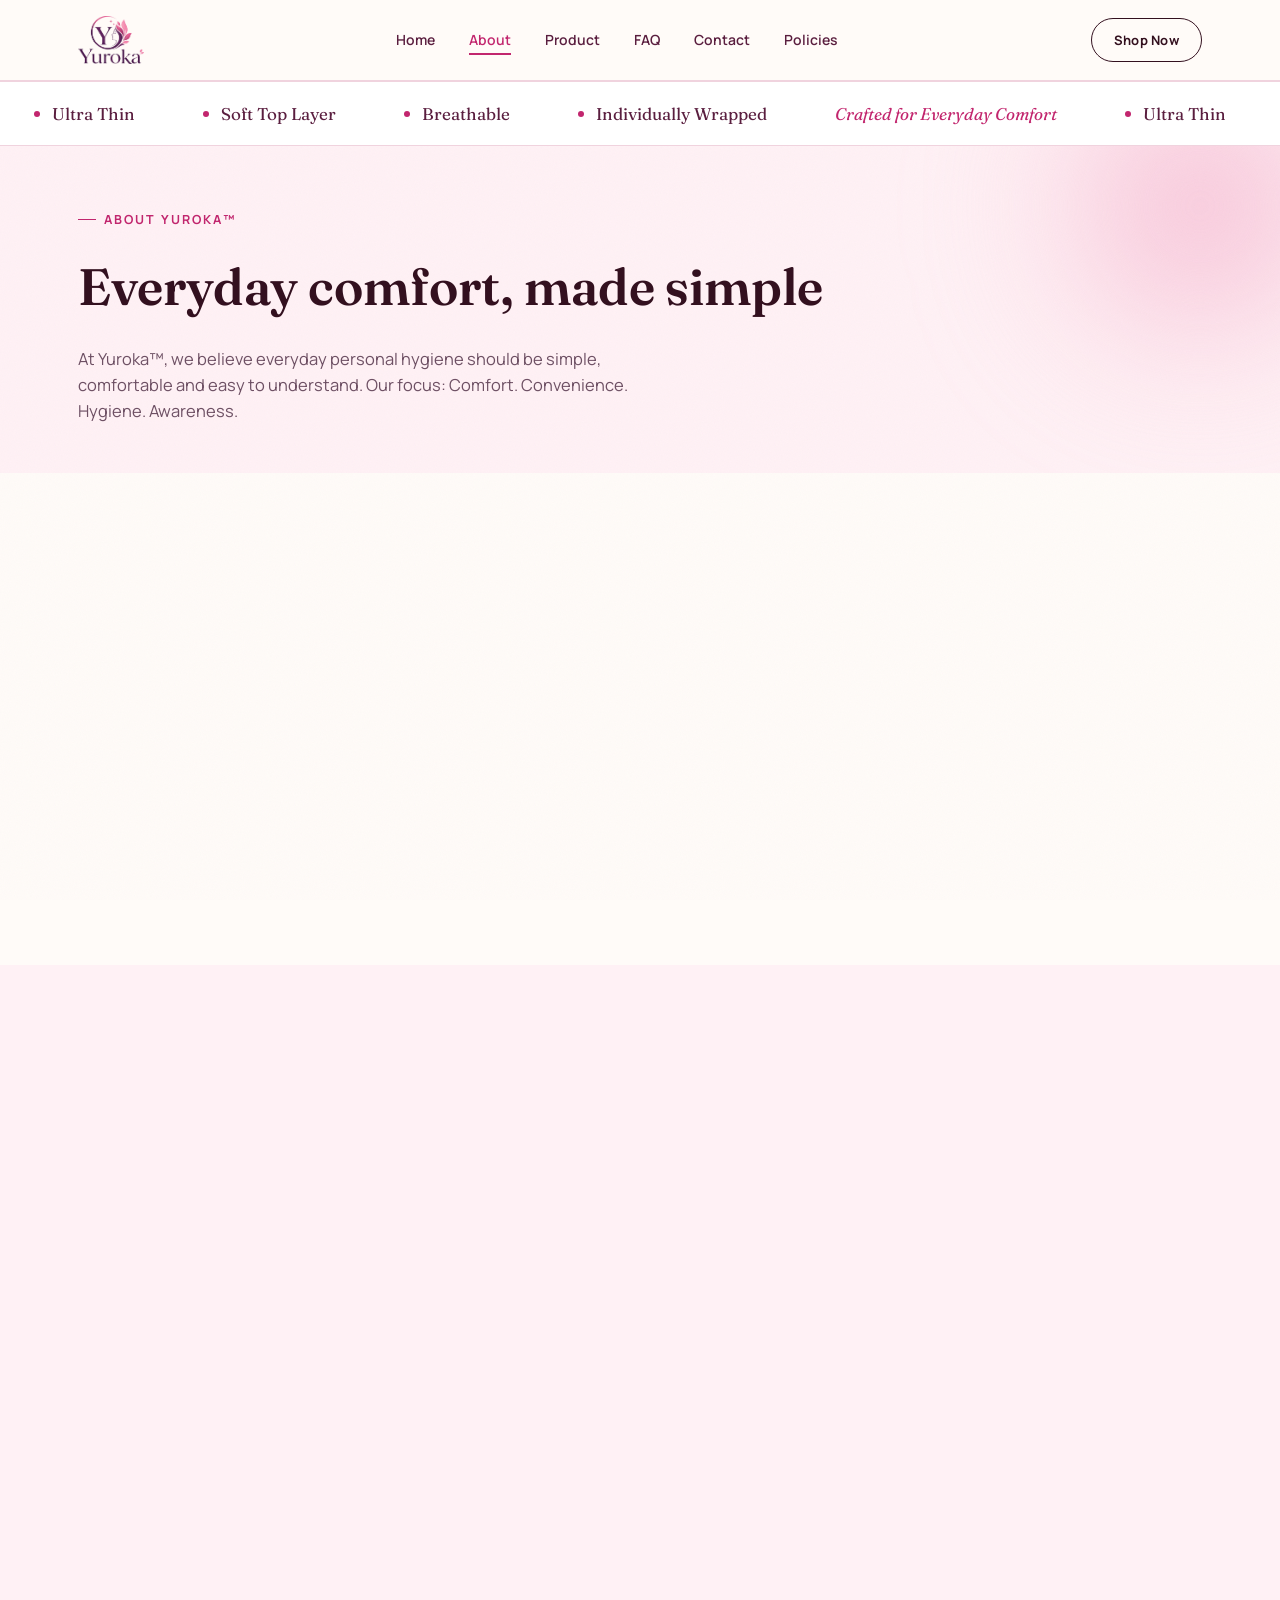
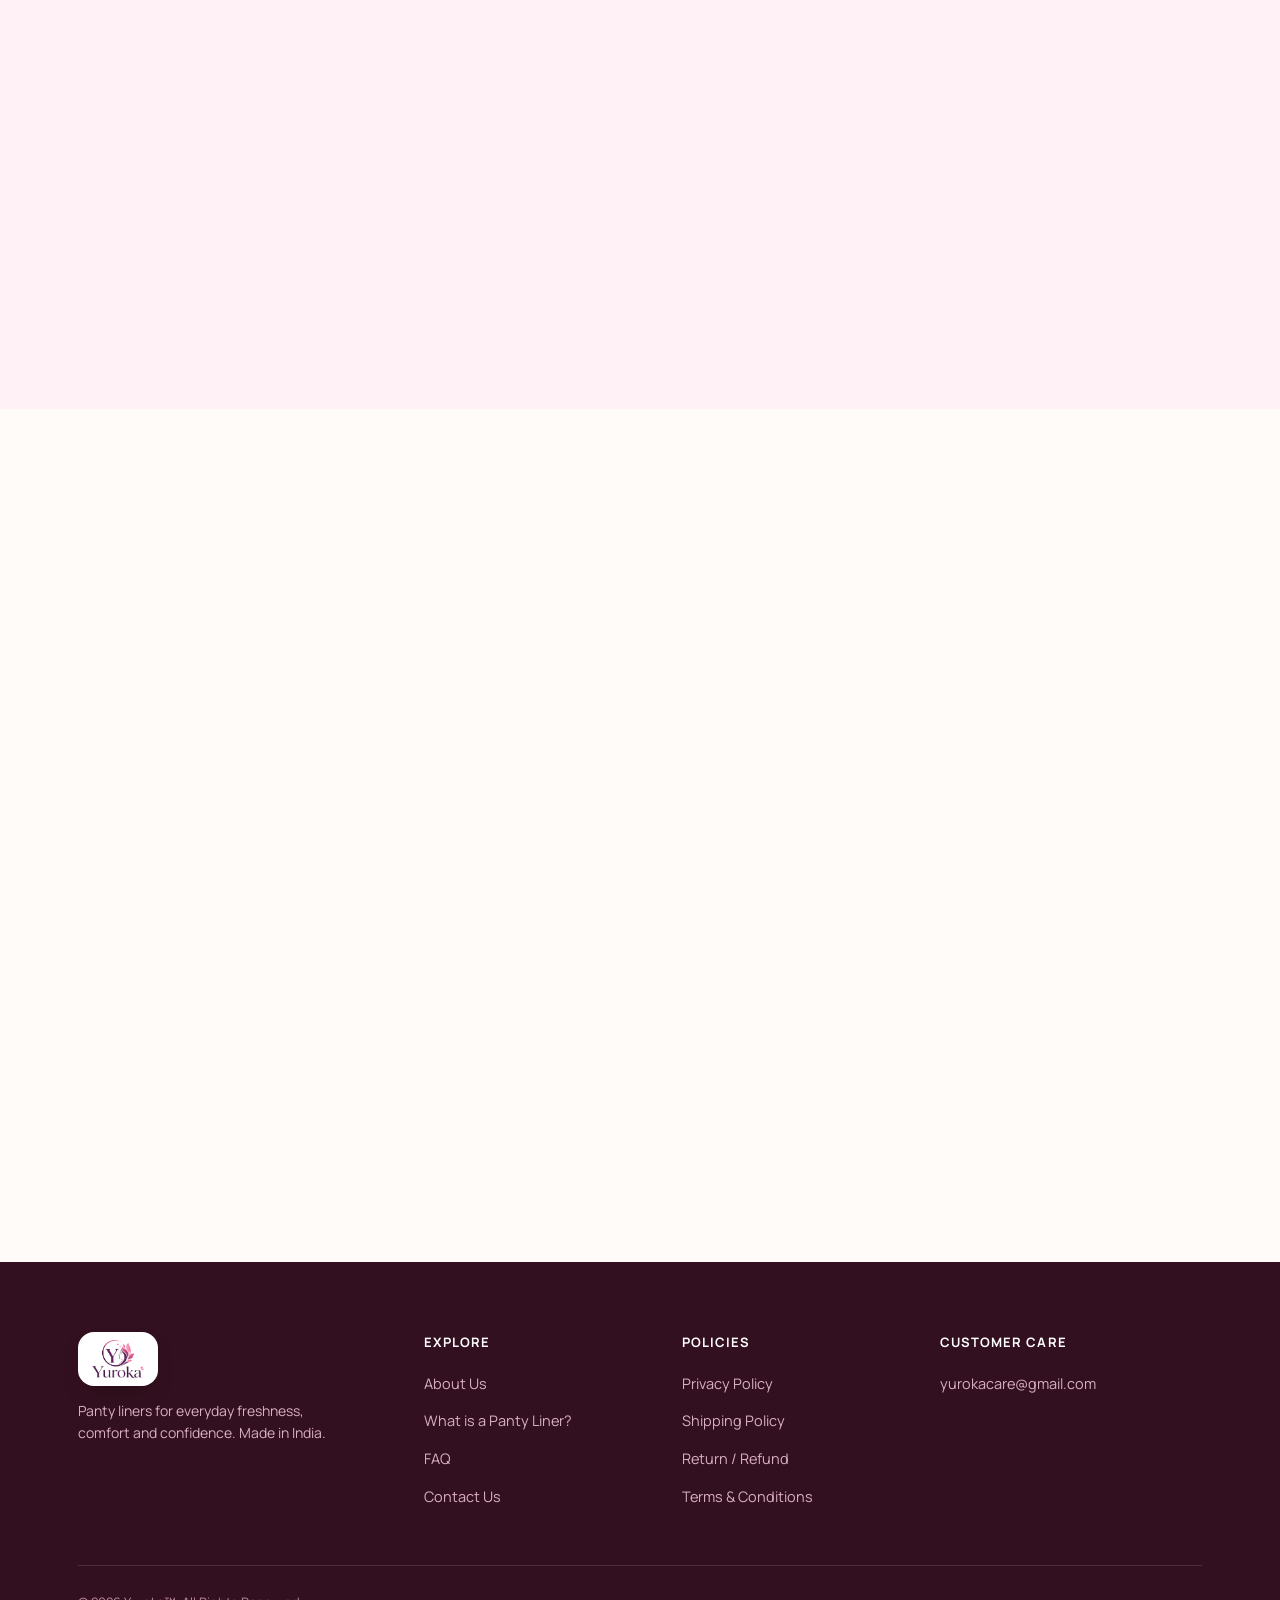
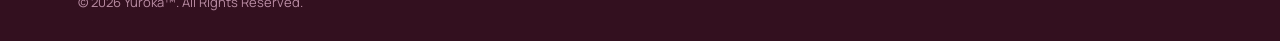
==== commit ffe5db31: "Site polish: new brand assets, price/trial removal, mobile nav fix - Replace hero SVG art with hero " ====
--- a/about.html
+++ b/about.html
@@ -21,7 +21,7 @@
 <header class="site-header">
   <nav class="nav">
     <a href="index.html" class="brand">
-      <img src="assets/img/logo.jpg" alt="Yuroka" class="brand-logo">
+      <img src="assets/img/logo.png" alt="Yuroka" class="brand-logo">
     </a>
     <ul class="nav-links">
       <li><a href="index.html">Home</a></li>
@@ -218,7 +218,7 @@
     <div class="container">
       <div class="cta-banner reveal">
         <h2>See the full product details</h2>
-        <p>Specs, how to use, how to dispose, and our 2-piece free trial for first-time users.</p>
+        <p>Specs, how to use, and how to dispose responsibly.</p>
         <div class="btn-row">
           <a href="product.html" class="btn btn-primary" style="box-shadow:none;background:#fff;color:var(--magenta-600);">View Product</a>
         </div>
@@ -233,7 +233,7 @@
     <div class="footer-grid">
       <div>
         <div class="footer-brand">
-          <span class="footer-logo-badge"><img src="assets/img/logo.jpg" alt="Yuroka" class="brand-logo"></span>
+          <span class="footer-logo-badge"><img src="assets/img/logo.png" alt="Yuroka" class="brand-logo"></span>
         </div>
         <p class="footer-tag">Panty liners for everyday freshness, comfort and confidence. Made in India.</p>
       </div>
@@ -259,12 +259,7 @@
         <h4>Customer Care</h4>
         <ul>
           <li><a href="mailto:yurokacare@gmail.com">yurokacare@gmail.com</a></li>
-        </ul>
-        <h4 style="margin-top:22px;">Manufactured &amp; Packed by</h4>
-        <p style="font-size:13.5px;color:#D9AFC3;">Menka Enterprises, Bawana Industrial Area, Delhi – 110039, India</p>
-        <h4 style="margin-top:18px;">Marketed by</h4>
-        <p style="font-size:13.5px;color:#D9AFC3;">BL Industries, Plot No. 8, Vikas Nagar, New Delhi – 110059, India</p>
-      </div>
+        </ul>      </div>
     </div>
     <div class="footer-bottom">
       <span>© 2026 Yuroka™. All Rights Reserved.</span>
--- a/assets/style.css
+++ b/assets/style.css
@@ -150,8 +150,7 @@
   position:sticky;
   top:0;
   z-index:100;
-  background:rgba(255,251,248,0.82);
-  backdrop-filter:blur(14px) saturate(160%);
+  background:rgba(255,251,248,0.97);
   border-bottom:1px solid var(--line);
 }
 .nav{
@@ -174,6 +173,15 @@
 .brand .brand-mark{width:34px;height:34px;}
 .brand sup{font-size:10px;font-weight:600;top:-0.9em;}
 .brand-logo{height:48px;width:auto;display:block;}
+.nav-logo-badge{
+  background:#fff;
+  padding:6px 12px;
+  border-radius:14px;
+  display:inline-flex;
+  align-items:center;
+  border:1px solid var(--line);
+}
+.nav-logo-badge .brand-logo{height:40px;}
 .footer-logo-badge{
   background:#fff;
   padding:8px 14px;
@@ -230,20 +238,47 @@
 @media (max-width: 880px){
   .nav-links{
     position:fixed;
-    inset:70px 0 0 0;
+    top:var(--header-h, 76px);
+    left:0;
+    right:0;
+    bottom:0;
+    z-index:99;
     flex-direction:column;
+    align-items:flex-start;
     background:var(--cream-50);
     padding:36px 28px;
-    gap:22px;
-    transform:translateY(-12px);
+    gap:6px;
+    transform:translateY(-16px);
     opacity:0;
+    visibility:hidden;
     pointer-events:none;
+    transition:opacity .3s ease, transform .3s ease, visibility 0s linear .3s;
+    box-shadow:0 24px 40px -24px rgba(90,30,63,0.35);
+    overflow-y:auto;
+  }
+  .nav-links.open{
+    opacity:1;
+    transform:translateY(0);
+    visibility:visible;
+    pointer-events:auto;
     transition:opacity .3s ease, transform .3s ease;
+  }
+  .nav-links li{width:100%;}
+  .nav-links a{
+    display:block;
+    width:100%;
+    padding:14px 4px;
+    font-size:17px;
     border-bottom:1px solid var(--line);
   }
-  .nav-links.open{opacity:1;transform:translateY(0);pointer-events:auto;}
   .nav-cta .btn-outline{display:none;}
-  .nav-toggle{display:flex;}
+  .nav-toggle{display:flex;position:relative;z-index:101;}
+  .nav-toggle span{transition:background .2s ease .1s;}
+  .nav-toggle span::before,.nav-toggle span::after{transition:transform .3s ease, top .3s ease;}
+  .nav-toggle.active span{background:transparent;}
+  .nav-toggle.active span::before{top:0;transform:rotate(45deg);}
+  .nav-toggle.active span::after{top:0;transform:rotate(-45deg);}
+  body.nav-open{overflow:hidden;}
 }
 
 /* ---------- hero ---------- */
@@ -251,6 +286,23 @@
   padding:64px 0 40px;
   position:relative;
   overflow:hidden;
+}
+.hero-banner{
+  padding:110px 0 130px;
+  background-image:url('img/hero-banner.png');
+  background-size:cover;
+  background-position:center right;
+  background-repeat:no-repeat;
+}
+.hero-grid-solo{
+  grid-template-columns:1fr;
+}
+.hero-grid-solo > div{max-width:600px;}
+@media (max-width:980px){
+  .hero-banner{
+    background-position:center 78%;
+    padding:64px 0 380px;
+  }
 }
 .hero-bg-blob{
   position:absolute;
@@ -441,7 +493,7 @@
 table.compare td:first-child{color:var(--plum-800);font-weight:700;}
 
 /* ---------- product spec ---------- */
-.spec-list{display:grid;grid-template-columns:1fr 1fr;gap:0;}
+.spec-list{display:grid;grid-template-columns:1fr 1fr;column-gap:40px;row-gap:0;}
 .spec-row{
   display:flex;
   justify-content:space-between;
@@ -605,11 +657,6 @@
 .page-hero p{margin-top:18px;max-width:600px;color:var(--ink-soft);font-size:16.5px;}
 
 /* ---------- breadcrumb dots line ---------- */
-.trial-flow{display:flex;gap:0;flex-wrap:wrap;}
-.trial-step{flex:1;min-width:140px;text-align:center;padding:18px 10px;position:relative;}
-.trial-step svg{width:34px;height:34px;margin:0 auto 12px;color:var(--magenta-600);}
-.trial-step span{font-size:13.5px;font-weight:700;color:var(--plum-800);}
-
 /* =========================================================
    PREMIUM LAYER — cursor glow, drifting orbs, marquee, tilt,
    split-text reveal, wave dividers, foil buttons
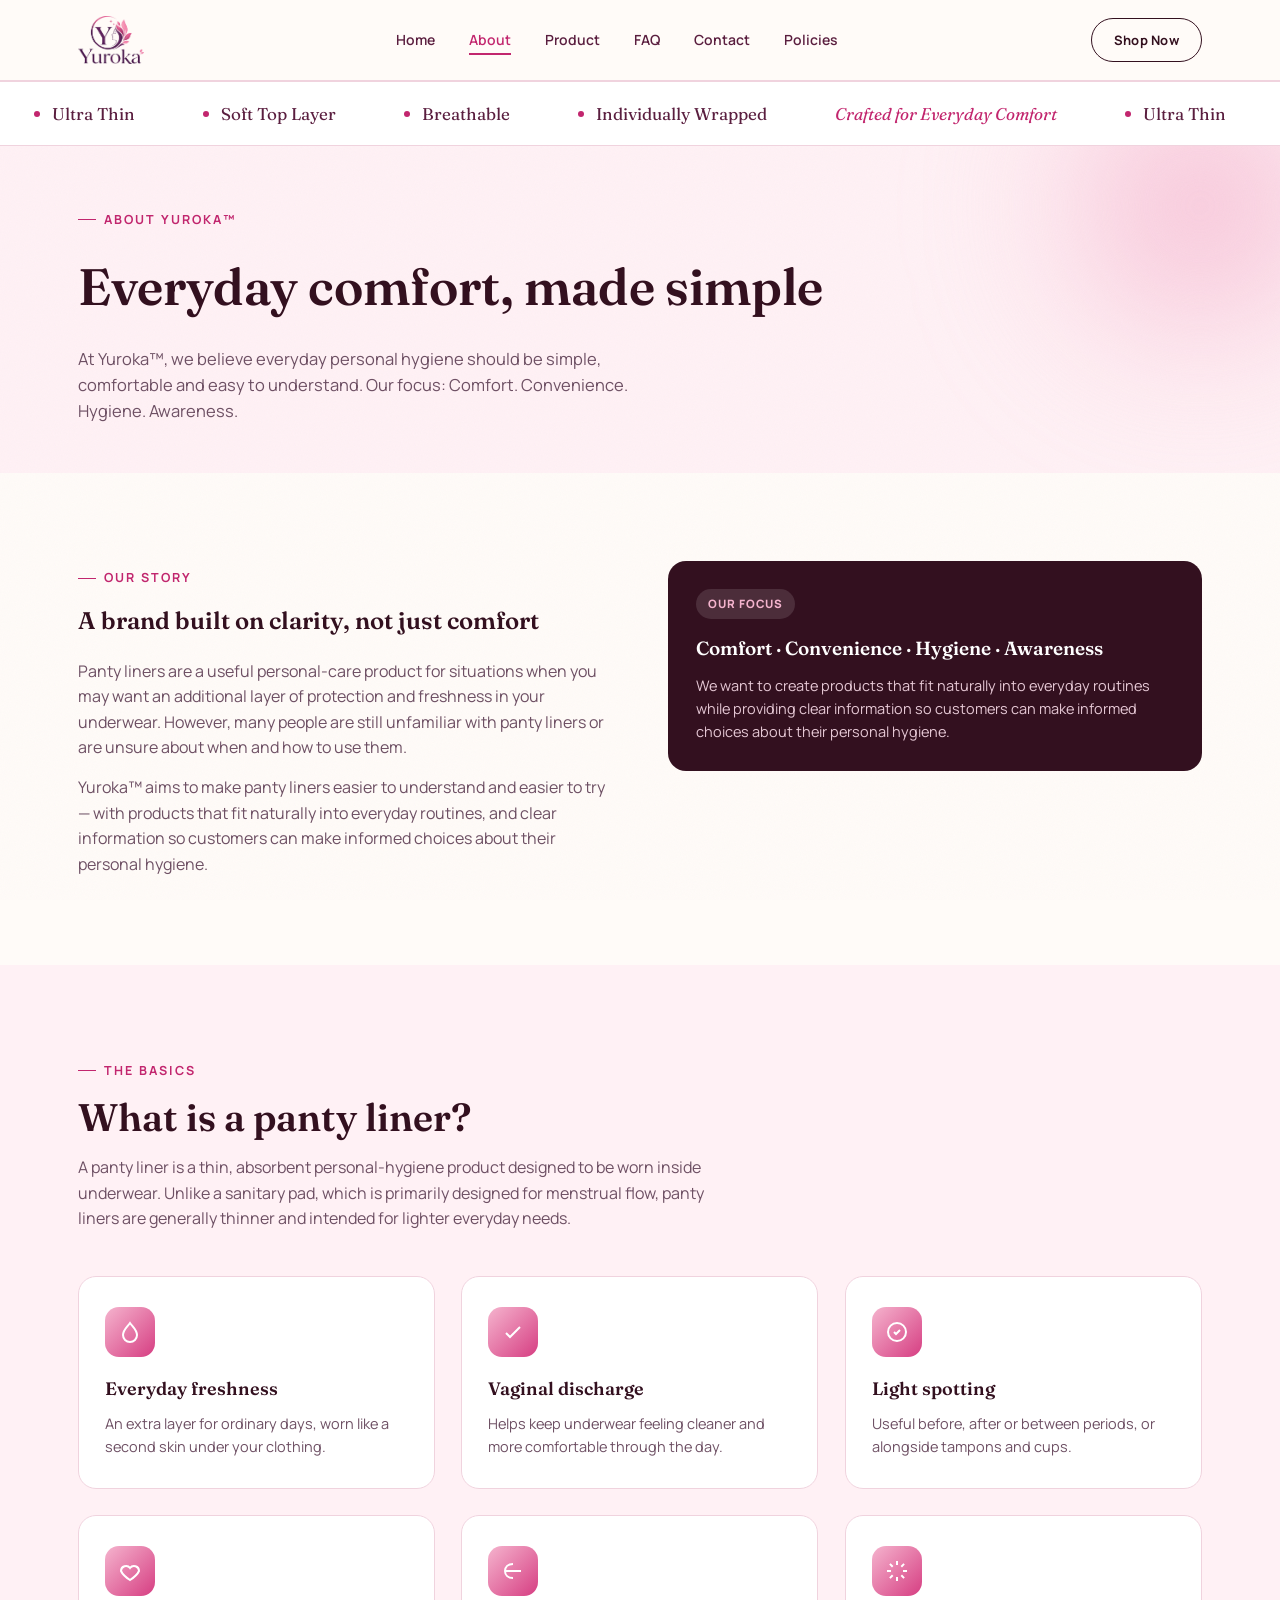
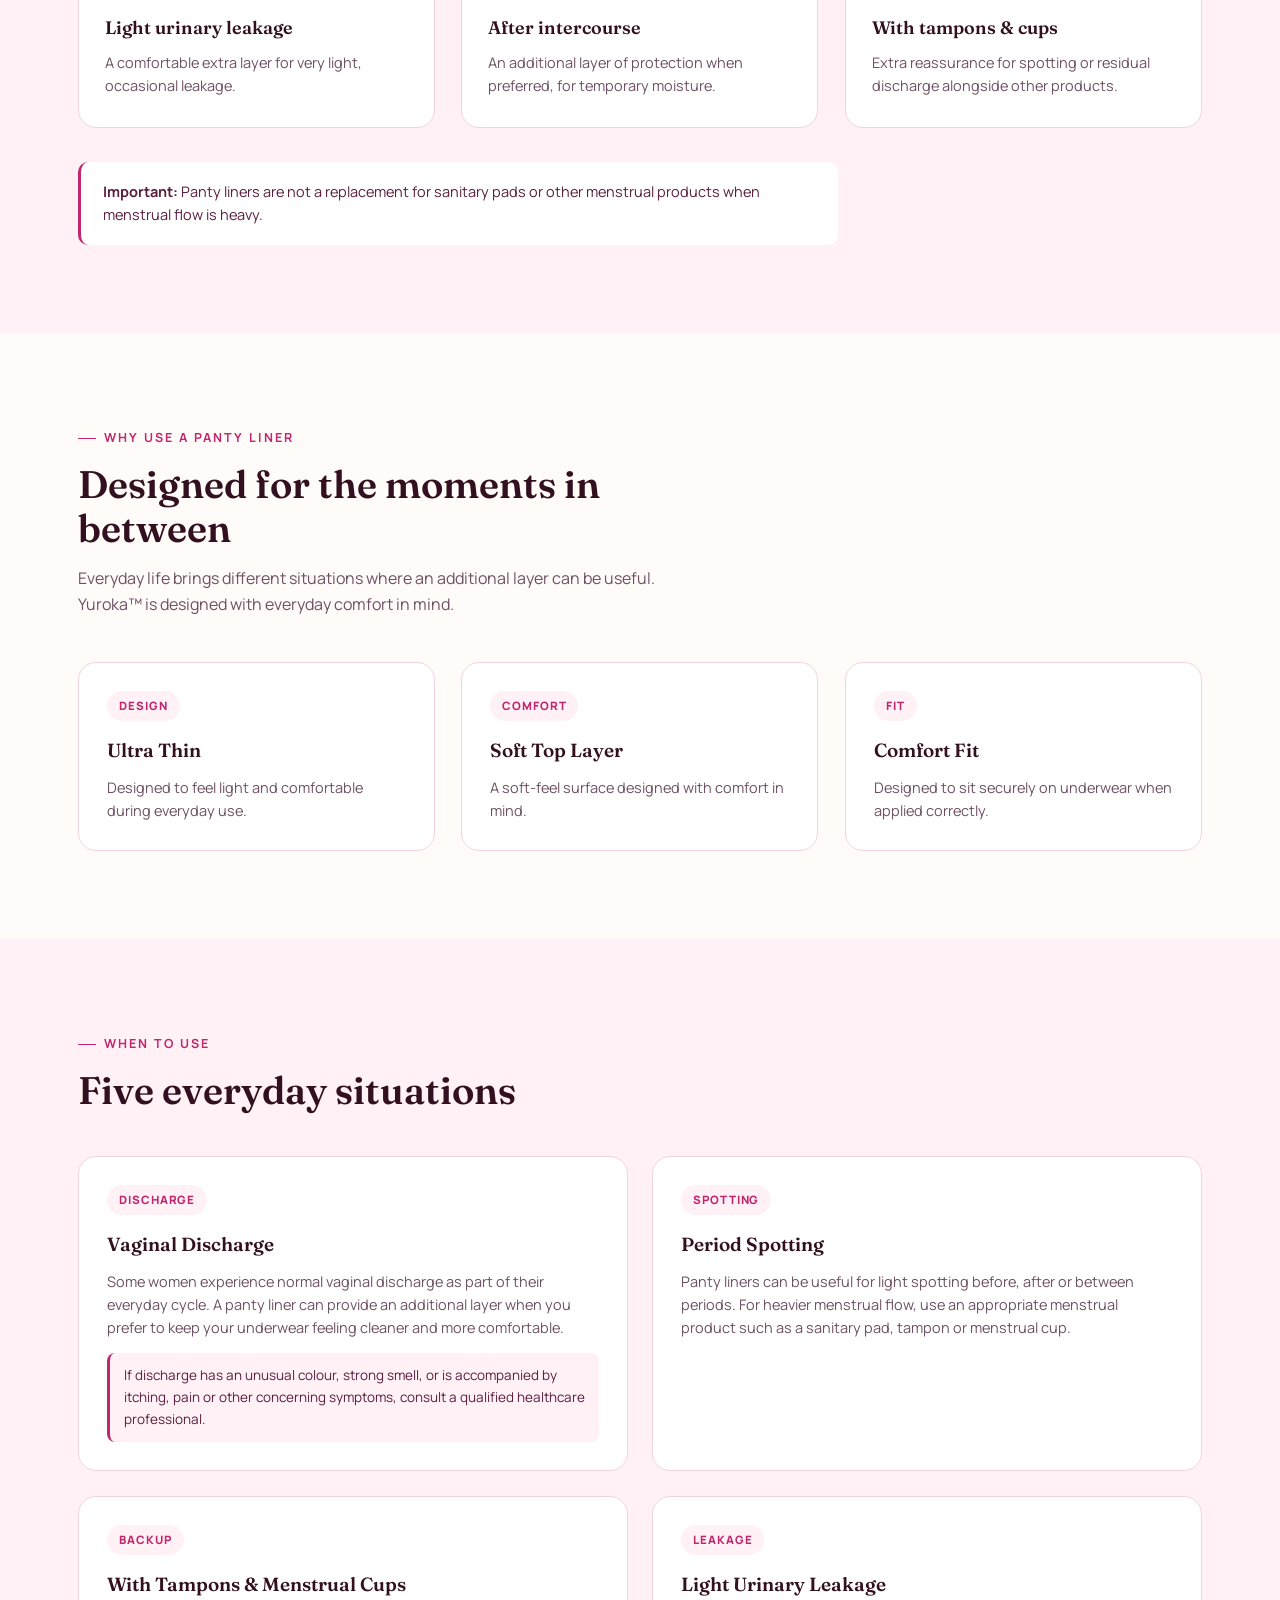
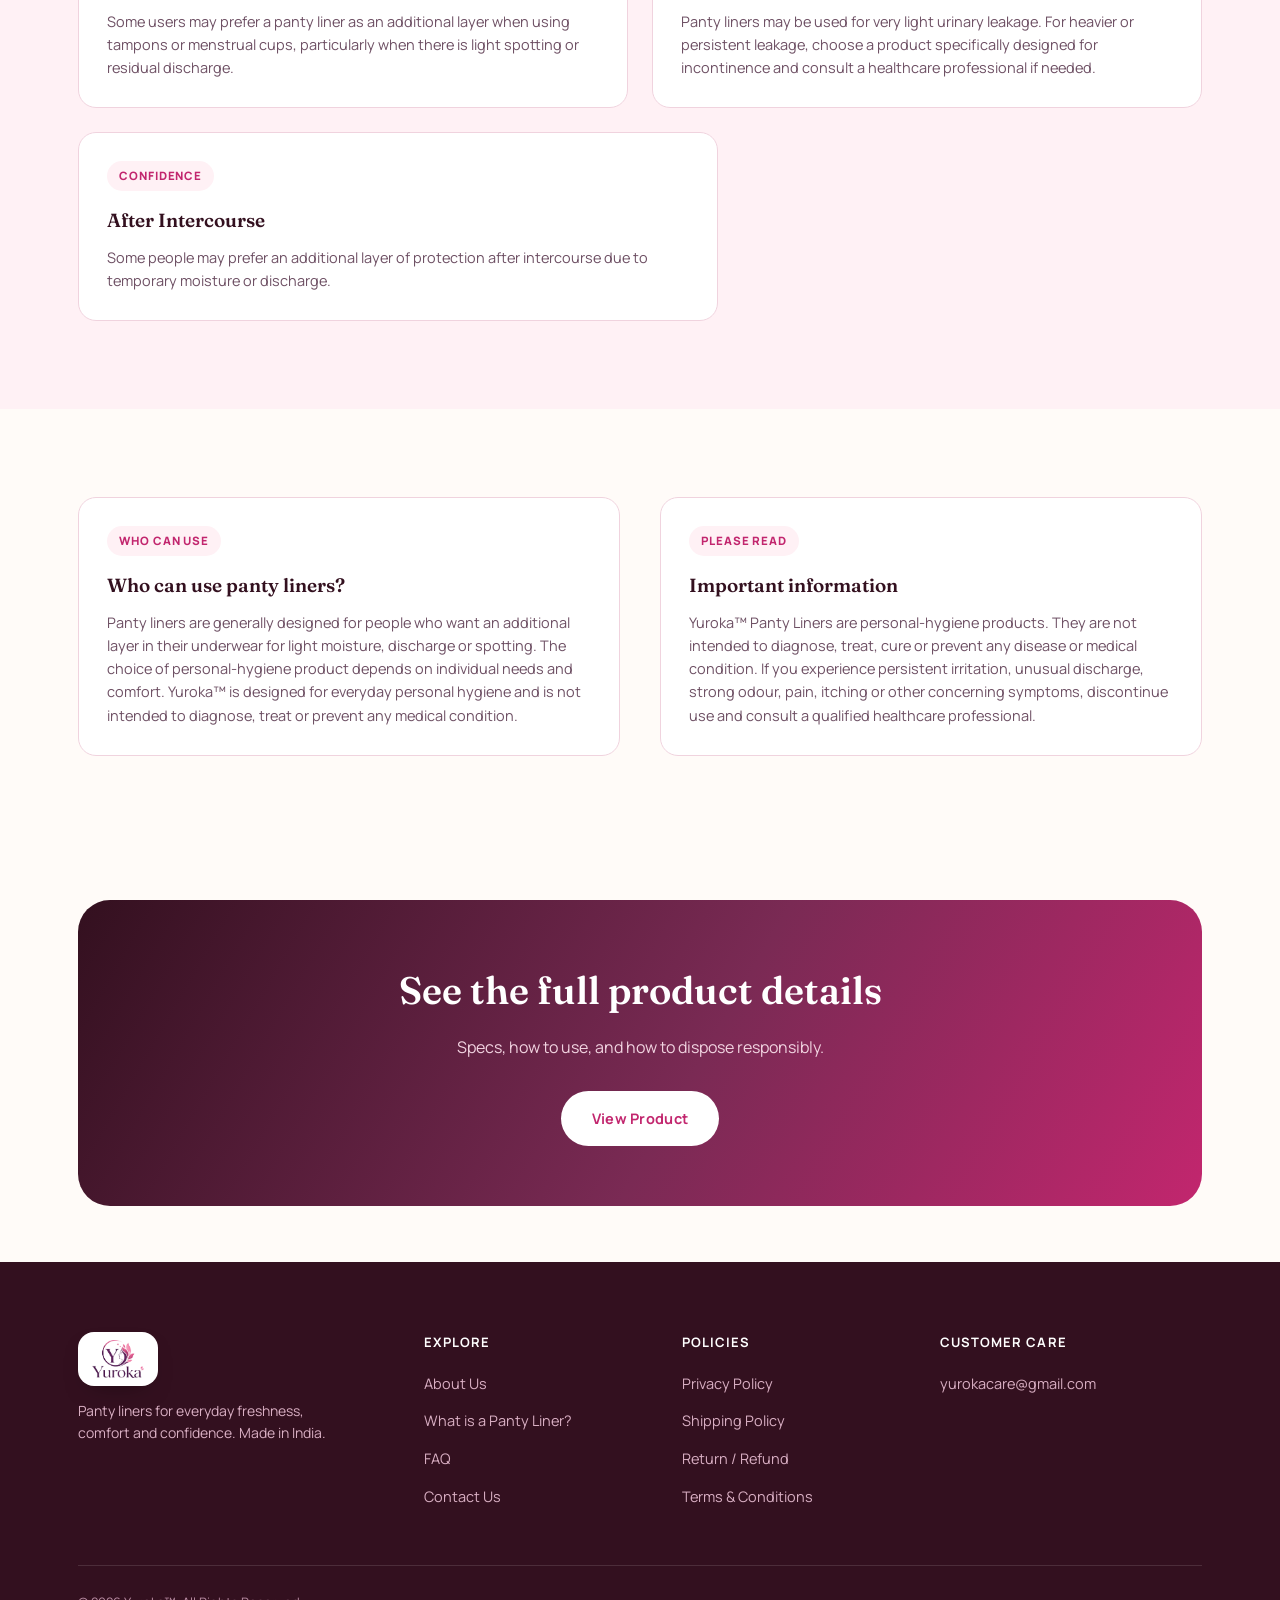
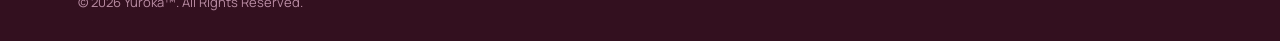
==== commit d158c962: "Apply mobile card slider to About page sections Same peek-a-next horizontal slider treatment for the" ====
--- a/about.html
+++ b/about.html
@@ -92,7 +92,7 @@
         <h2>What is a panty liner?</h2>
         <p>A panty liner is a thin, absorbent personal-hygiene product designed to be worn inside underwear. Unlike a sanitary pad, which is primarily designed for menstrual flow, panty liners are generally thinner and intended for lighter everyday needs.</p>
       </div>
-      <div class="grid grid-3 reveal-stagger">
+      <div class="grid grid-3 reveal-stagger card-slider">
         <div class="feature-card reveal tilt">
           <div class="feature-icon"><svg viewBox="0 0 24 24" fill="none" stroke="currentColor" stroke-width="2"><path d="M12 3c3 4 7 7 7 12a7 7 0 1 1-14 0c0-5 4-8 7-12Z"/></svg></div>
           <h3>Everyday freshness</h3>
@@ -138,7 +138,7 @@
         <h2>Designed for the moments in between</h2>
         <p>Everyday life brings different situations where an additional layer can be useful. Yuroka™ is designed with everyday comfort in mind.</p>
       </div>
-      <div class="grid grid-3 reveal-stagger">
+      <div class="grid grid-3 reveal-stagger card-slider">
         <div class="use-card reveal tilt">
           <span class="tag">Design</span>
           <h3>Ultra Thin</h3>
--- a/assets/style.css
+++ b/assets/style.css
@@ -289,7 +289,7 @@
 }
 .hero-banner{
   padding:110px 0 130px;
-  background-image:url('img/hero-banner.png');
+  background-image:url('img/hero-banner.jpg');
   background-size:cover;
   background-position:center right;
   background-repeat:no-repeat;
@@ -303,6 +303,16 @@
     background-position:center 78%;
     padding:64px 0 380px;
   }
+}
+@media (max-width:620px){
+  .hero-banner{
+    padding:40px 0 220px;
+    background-position:center 88%;
+  }
+  .hero-banner .stat-row{margin-top:22px !important;gap:28px;}
+  .hero-banner .hero-badges{margin-top:22px;}
+  .hero-banner .hero-sub{margin-top:14px;}
+  .hero-banner .hero-actions{margin-top:22px;}
 }
 .hero-bg-blob{
   position:absolute;
@@ -862,8 +872,34 @@
 }
 @media (max-width: 620px){
   .grid-4, .grid-3, .grid-2{grid-template-columns:1fr;}
-  .footer-grid{grid-template-columns:1fr;}
+  .footer-grid{
+    grid-template-columns:1fr 1fr;
+    row-gap:32px;
+  }
+  .footer-grid > *:nth-child(1){grid-column:1 / 3;}
+  .footer-grid > *:nth-child(2){grid-column:1 / 2;}
+  .footer-grid > *:nth-child(3){grid-column:2 / 3;}
+  .footer-grid > *:nth-child(4){grid-column:1 / 3;}
   .form-row{grid-template-columns:1fr;}
   .cta-banner{padding:44px 24px;}
   .nav{padding:14px 20px;}
-}
+
+  /* horizontal peek-a-next card slider */
+  .card-slider{
+    display:flex;
+    grid-template-columns:none;
+    overflow-x:auto;
+    scroll-snap-type:x mandatory;
+    gap:14px;
+    margin:0 -28px;
+    padding:4px 28px 18px;
+    -webkit-overflow-scrolling:touch;
+    scrollbar-width:none;
+  }
+  .card-slider::-webkit-scrollbar{display:none;}
+  .card-slider > *{
+    flex:0 0 80%;
+    scroll-snap-align:start;
+    scroll-snap-stop:always;
+  }
+}
